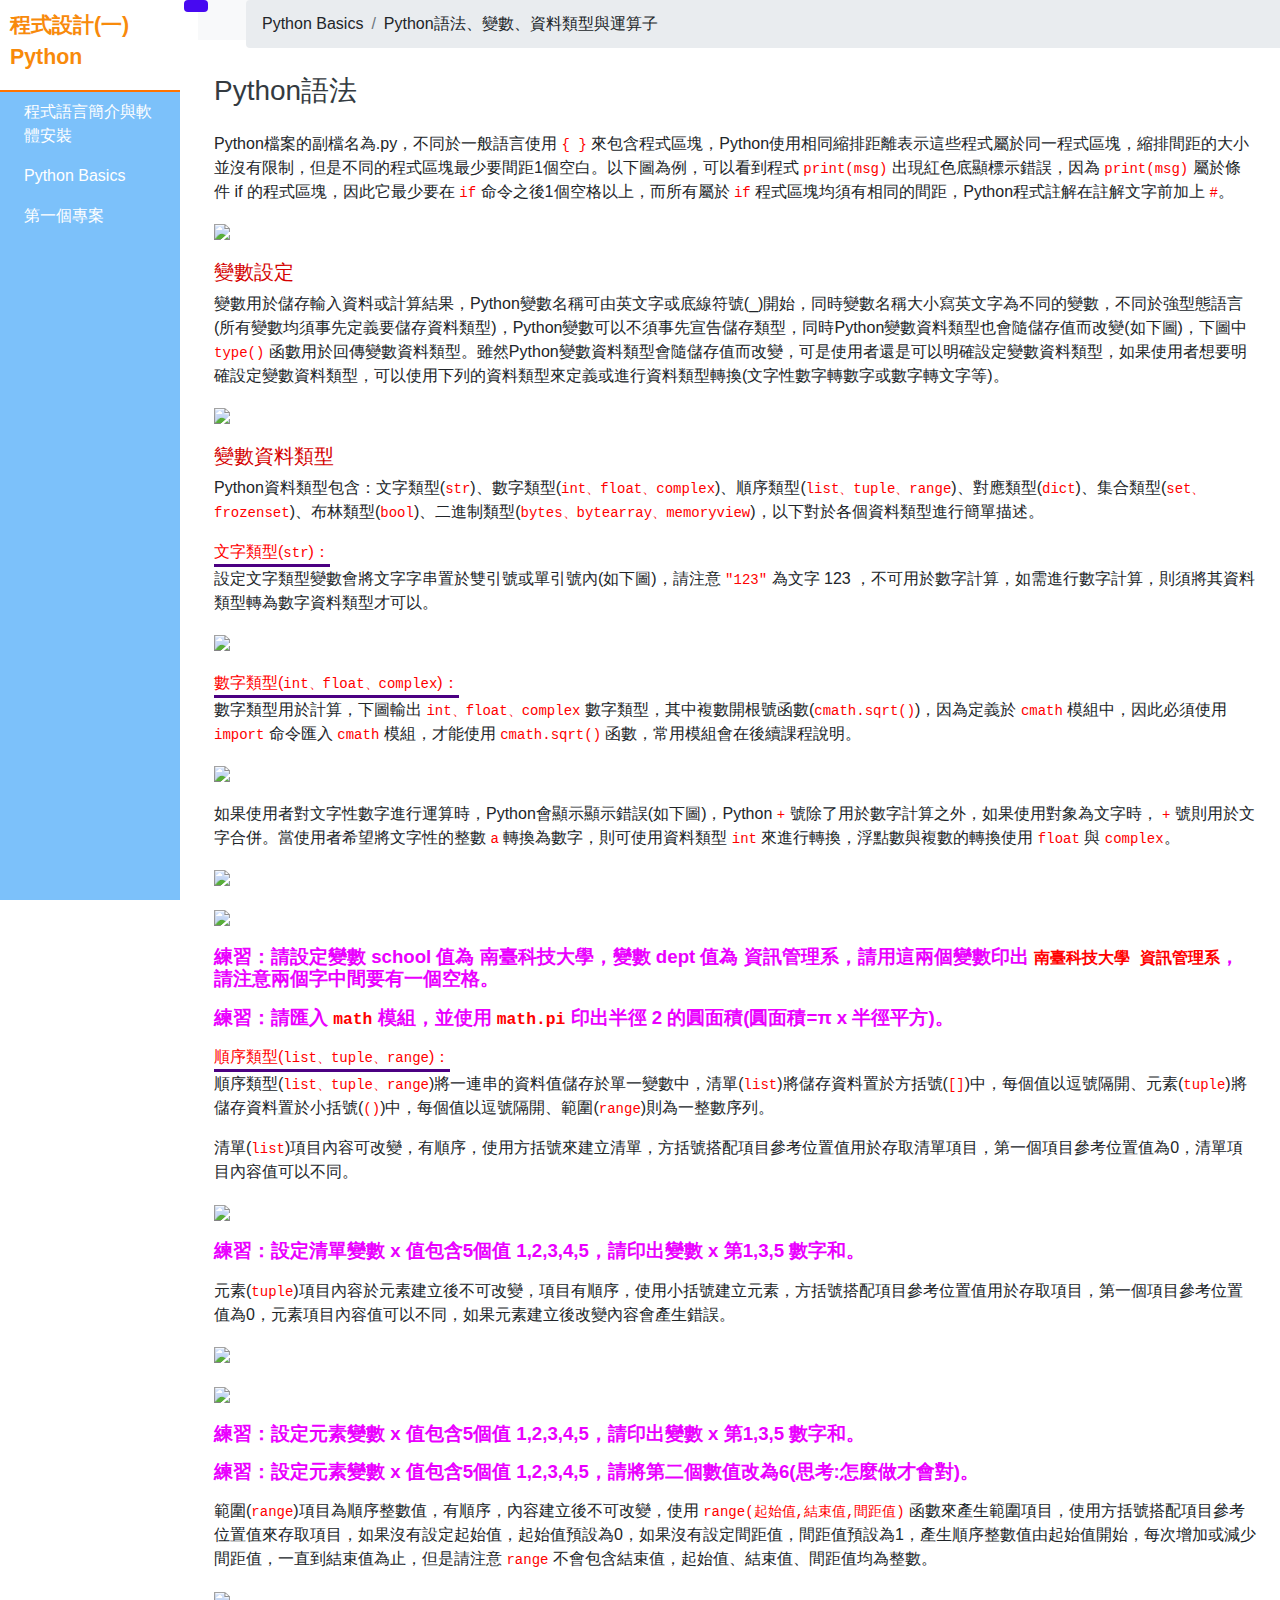
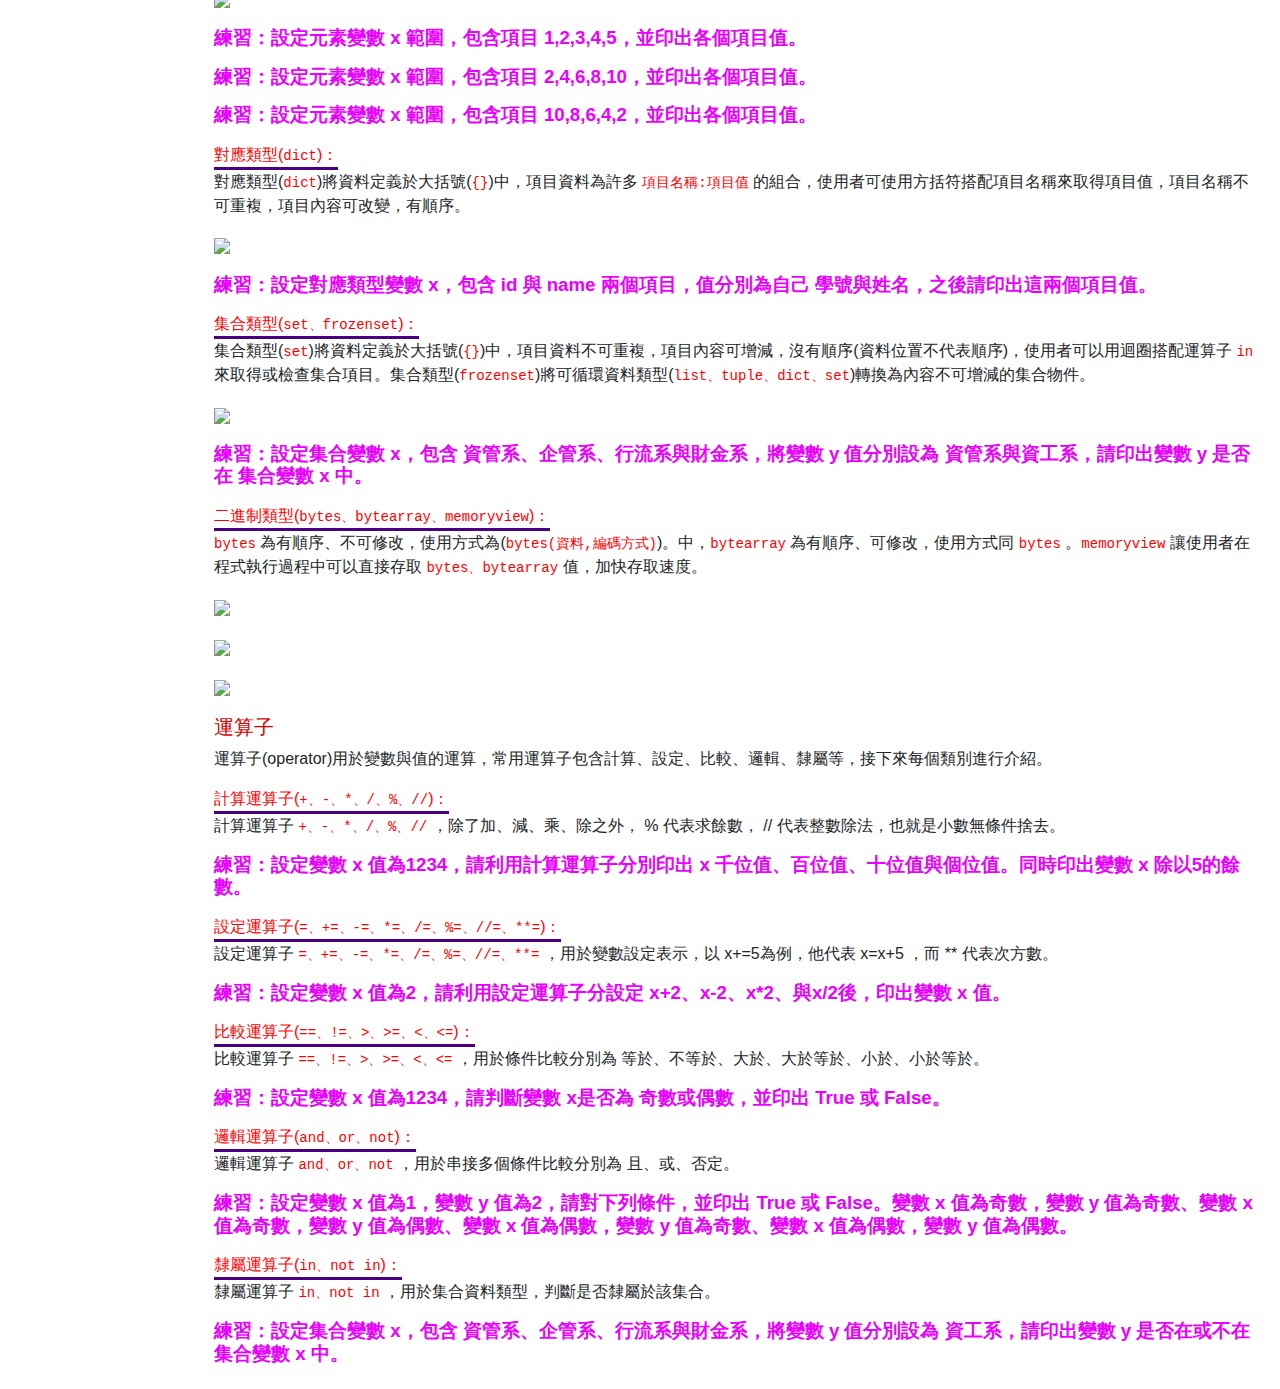
==== basics.html @ 4d3f1aab "Add files via upload" ====
<!DOCTYPE html>
<html>
  <head>
    <meta charset="UTF-8" />
    <meta name="viewport" content="width=device-width, initial-scale=1.0" />
    <title>程式設計(一)</title>
    <link href="../css/bootstrap.min.css" rel="stylesheet"/>
    <link href="../css/all.min.css" rel="stylesheet"/>
    <link rel="stylesheet" href="css/style.css" />
  </head>

  <body>

    <!-- Side-Nav -->
    <div class="side-navbar active-nav d-flex justify-content-between flex-wrap flex-column" id="sidebar">
      <ul class="nav flex-column text-white w-100">
        <li class="nav-item" style="background-color: #fff;padding-left:10px;padding-top:10px;border-bottom: rgb(255, 115, 0) 2px solid;font-size: 16pt;">
          <p style="color:rgb(248, 138, 11);font-weight: 700;">程式設計(一)<br/>Python</p>
        </li>
        <li class="mx-2">
          <span class="menuitem"><a href="index.html" class="nav-link">程式語言簡介與軟體安裝</a></span>
        </li>
        <li class="nav-item">
          <div class="nav-link" href="#topic1" class="nav-item" data-bs-toggle="collapse" aria-expanded="false" aria-controls="topic1">
            <span class="mx-2">Python Basics</span>
            <i class="fas fa-angle-right"></i>
          </div>
          <div class="collapse" id="topic1">
            <ul>
              <li class="menuitem"><a class="nav-link" href="basics.html">Python語法、變數、資料類型與運算子</a></li>
            </ul>
            <ul>
              <li class="menuitem"><a class="nav-link" href="datatypefunctions.html">資料類型操作</a></li>
            </ul>
            <ul>
              <li class="menuitem"><a class="nav-link" href="progio-logics.html">程式輸入輸出、循序、條件與迴圈邏輯</a></li>
            </ul>
            <ul>
              <li class="menuitem"><a class="nav-link" href="#">函數、lambda函數與模組</a></li>
            </ul>
            <ul>
              <li class="menuitem"><a class="nav-link" href="#">物件、類別</a></li>
            </ul>
          </div>
        </li>     
        
        <li href="#" class="nav-link">
          <i class="fas fa-file"></i>
          <span class="mx-2">第一個專案</span>
        </li>
      </ul>
    </div>


    <!-- Main Wrapper -->
    <div class="p-2 my-container active-cont">
      <!-- Breadcrumb -->
      <div class="bg-light px-5" aria-label="breadcrumb" style="height:40px;position:fixed;width:100%;top:0;">
        <a class="btn border-0" id="menu-btn" style="position:fixed"><i class="fas fa-bars"></i></a>
        <ol class="breadcrumb">
          <li class="breadcrumb-item">Python Basics</li>
          <li class="breadcrumb-item">Python語法、變數、資料類型與運算子</li>
        </ol>
      </div>
      <!--End Top Nav -->

      <!-- main page -->
      <div style="margin-top:50px;">
        <h3 class="text-dark p-3">Python語法</h3>
        <div class="px-3">
          <p>Python檔案的副檔名為.py，不同於一般語言使用 <code style="color:#f00">{ }</code> 來包含程式區塊，Python使用相同縮排距離表示這些程式屬於同一程式區塊，縮排間距的大小並沒有限制，但是不同的程式區塊最少要間距1個空白。以下圖為例，可以看到程式 <code style="color:#f00">print(msg)</code> 出現紅色底顯標示錯誤，因為 <code style="color:#f00">print(msg)</code> 屬於條件 if 的程式區塊，因此它最少要在 <code style="color:#f00">if</code> 命令之後1個空格以上，而所有屬於 <code style="color:#f00">if</code> 程式區塊均須有相同的間距，Python程式註解在註解文字前加上 <code style="color:#f00">#</code>。</p>
          <img src="imgs/basics/syntax-1.png" width="80%"><p></p>
        </div>
        
        <div class="px-3">
          <h5>變數設定</h5>
          <p>
            變數用於儲存輸入資料或計算結果，Python變數名稱可由英文字或底線符號(_)開始，同時變數名稱大小寫英文字為不同的變數，不同於強型態語言(所有變數均須事先定義要儲存資料類型)，Python變數可以不須事先宣告儲存類型，同時Python變數資料類型也會隨儲存值而改變(如下圖)，下圖中 <code style="color:#f00">type()</code> 函數用於回傳變數資料類型。雖然Python變數資料類型會隨儲存值而改變，可是使用者還是可以明確設定變數資料類型，如果使用者想要明確設定變數資料類型，可以使用下列的資料類型來定義或進行資料類型轉換(文字性數字轉數字或數字轉文字等)。
          </p>
          <img src="imgs/basics/syntax-2.png" width="80%"><p></p>   
        </div>

        <div class="px-3">
          <h5>變數資料類型</h5>
          <p>Python資料類型包含：文字類型(<code style="color:#f00">str</code>)、數字類型(<code style="color:#f00">int、float、complex</code>)、順序類型(<code style="color:#f00">list、tuple、range</code>)、對應類型(<code style="color:#f00">dict</code>)、集合類型(<code style="color:#f00">set、frozenset</code>)、布林類型(<code style="color:#f00">bool</code>)、二進制類型(<code style="color:#f00">bytes、bytearray、memoryview</code>)，以下對於各個資料類型進行簡單描述。</p>

          <div style="color:#f00;border-bottom: indigo 3px solid;width:fit-content;">文字類型(<code style="color:#f00">str</code>)：</div>
          <p>
            設定文字類型變數會將文字字串置於雙引號或單引號內(如下圖)，請注意 <code style="color:#f00">"123"</code> 為文字 123 ，不可用於數字計算，如需進行數字計算，則須將其資料類型轉為數字資料類型才可以。
          </p>
          <img src="imgs/basics/syntax-3.png" width="80%"><p></p>
          <div style="color:#f00;border-bottom: indigo 3px solid;width:fit-content;">數字類型(<code style="color:#f00">int、float、complex</code>)：</div>
          <p>
            數字類型用於計算，下圖輸出 <code style="color:#f00">int、float、complex</code> 數字類型，其中複數開根號函數(<code style="color:#f00">cmath.sqrt()</code>)，因為定義於 <code style="color:#f00">cmath</code> 模組中，因此必須使用 <code style="color:#f00">import</code> 命令匯入 <code style="color:#f00">cmath</code> 模組，才能使用 <code style="color:#f00">cmath.sqrt()</code> 函數，常用模組會在後續課程說明。
          </p>
          <img src="imgs/basics/syntax-4.png" width="80%"><p></p>
          <p>
            如果使用者對文字性數字進行運算時，Python會顯示顯示錯誤(如下圖)，Python <code style="color:#f00">+</code> 號除了用於數字計算之外，如果使用對象為文字時， <code style="color:#f00">+</code> 號則用於文字合併。當使用者希望將文字性的整數 <code style="color:#f00">a</code> 轉換為數字，則可使用資料類型 <code style="color:#f00">int</code> 來進行轉換，浮點數與複數的轉換使用 <code style="color:#f00">float</code> 與 <code style="color:#f00">complex</code>。
          </p>
          <img src="imgs/basics/syntax-5.png" width="80%"><p></p>
          <img src="imgs/basics/syntax-6.png" width="80%"><p></p>
          <h4 style="color:rgb(234, 0, 255);font-size:14pt;font-weight:bold;">
            練習：請設定變數 school 值為 南臺科技大學，變數 dept 值為 資訊管理系，請用這兩個變數印出 <code style="color:#f00">南臺科技大學 資訊管理系</code>，請注意兩個字中間要有一個空格。
          </h4><p></p>
          <h4 style="color:rgb(234, 0, 255);font-size:14pt;font-weight:bold;">
            練習：請匯入 <code style="color:#f00">math</code> 模組，並使用 <code style="color:#f00">math.pi</code> 印出半徑 2 的圓面積(圓面積=&#960; x 半徑平方)。
          </h4><p></p>
          <div style="color:#f00;border-bottom: indigo 3px solid;width:fit-content;">順序類型(<code style="color:#f00">list、tuple、range</code>)：</div>
          <p>
            順序類型(<code style="color:#f00">list、tuple、range</code>)將一連串的資料值儲存於單一變數中，清單(<code style="color:#f00">list</code>)將儲存資料置於方括號(<code style="color:#f00">[]</code>)中，每個值以逗號隔開、元素(<code style="color:#f00">tuple</code>)將儲存資料置於小括號(<code style="color:#f00">()</code>)中，每個值以逗號隔開、範圍(<code style="color:#f00">range</code>)則為一整數序列。
          </p>
          <p>清單(<code style="color:#f00">list</code>)項目內容可改變，有順序，使用方括號來建立清單，方括號搭配項目參考位置值用於存取清單項目，第一個項目參考位置值為0，清單項目內容值可以不同。</p>
          <img src="imgs/basics/syntax-7.png" width="80%"><p></p>
          <h4 style="color:rgb(234, 0, 255);font-size:14pt;font-weight:bold;">
            練習：設定清單變數 x 值包含5個值 1,2,3,4,5，請印出變數 x 第1,3,5 數字和。
          </h4><p></p>
          <p>
            元素(<code style="color:#f00">tuple</code>)項目內容於元素建立後不可改變，項目有順序，使用小括號建立元素，方括號搭配項目參考位置值用於存取項目，第一個項目參考位置值為0，元素項目內容值可以不同，如果元素建立後改變內容會產生錯誤。
          </p>
          <img src="imgs/basics/syntax-8.png" width="80%"><p></p>
          <img src="imgs/basics/syntax-9.png" width="80%"><p></p>
          <h4 style="color:rgb(234, 0, 255);font-size:14pt;font-weight:bold;">
            練習：設定元素變數 x 值包含5個值 1,2,3,4,5，請印出變數 x 第1,3,5 數字和。
          </h4><p></p>
          <h4 style="color:rgb(234, 0, 255);font-size:14pt;font-weight:bold;">
            練習：設定元素變數 x 值包含5個值 1,2,3,4,5，請將第二個數值改為6(思考:怎麼做才會對)。
          </h4><p></p>
          <p>
            範圍(<code style="color:#f00">range</code>)項目為順序整數值，有順序，內容建立後不可改變，使用 <code style="color:#f00">range(起始值,結束值,間距值)</code> 函數來產生範圍項目，使用方括號搭配項目參考位置值來存取項目，如果沒有設定起始值，起始值預設為0，如果沒有設定間距值，間距值預設為1，產生順序整數值由起始值開始，每次增加或減少間距值，一直到結束值為止，但是請注意 <code style="color:#f00">range</code> 不會包含結束值，起始值、結束值、間距值均為整數。
          </p>
          <img src="imgs/basics/syntax-10.png" width="80%"><p></p>
          <h4 style="color:rgb(234, 0, 255);font-size:14pt;font-weight:bold;">
            練習：設定元素變數 x 範圍，包含項目 1,2,3,4,5，並印出各個項目值。
          </h4><p></p>
          <h4 style="color:rgb(234, 0, 255);font-size:14pt;font-weight:bold;">
            練習：設定元素變數 x 範圍，包含項目 2,4,6,8,10，並印出各個項目值。
          </h4><p></p>
          <h4 style="color:rgb(234, 0, 255);font-size:14pt;font-weight:bold;">
            練習：設定元素變數 x 範圍，包含項目 10,8,6,4,2，並印出各個項目值。
          </h4><p></p>
          <div style="color:#f00;border-bottom: indigo 3px solid;width:fit-content;">對應類型(<code style="color:#f00">dict</code>)：</div>
          <p>
            對應類型(<code style="color:#f00">dict</code>)將資料定義於大括號(<code style="color:#f00">{}</code>)中，項目資料為許多 <code style="color:#f00">項目名稱:項目值</code> 的組合，使用者可使用方括符搭配項目名稱來取得項目值，項目名稱不可重複，項目內容可改變，有順序。
          </p>
          <img src="imgs/basics/syntax-11.png" width="80%"><p></p>
          <h4 style="color:rgb(234, 0, 255);font-size:14pt;font-weight:bold;">
            練習：設定對應類型變數 x，包含 id 與 name 兩個項目，值分別為自己 學號與姓名，之後請印出這兩個項目值。
          </h4><p></p>
          <div style="color:#f00;border-bottom: indigo 3px solid;width:fit-content;">集合類型(<code style="color:#f00">set、frozenset</code>)：</div>
          <p>
            集合類型(<code style="color:#f00">set</code>)將資料定義於大括號(<code style="color:#f00">{}</code>)中，項目資料不可重複，項目內容可增減，沒有順序(資料位置不代表順序)，使用者可以用迴圈搭配運算子 <code style="color:#f00">in</code> 來取得或檢查集合項目。集合類型(<code style="color:#f00">frozenset</code>)將可循環資料類型(<code style="color:#f00">list、tuple、dict、set</code>)轉換為內容不可增減的集合物件。
          </p>
          <img src="imgs/basics/syntax-12.png" width="80%"><p></p>
          <h4 style="color:rgb(234, 0, 255);font-size:14pt;font-weight:bold;">
            練習：設定集合變數 x，包含 資管系、企管系、行流系與財金系，將變數 y 值分別設為 資管系與資工系，請印出變數 y 是否在 集合變數 x 中。
          </h4><p></p>
          <div style="color:#f00;border-bottom: indigo 3px solid;width:fit-content;">二進制類型(<code style="color:#f00">bytes、bytearray、memoryview</code>)：</div>
          <p>
            <code style="color:#f00">bytes</code> 為有順序、不可修改，使用方式為(<code style="color:#f00">bytes(資料,編碼方式)</code>)。中，<code style="color:#f00">bytearray</code> 為有順序、可修改，使用方式同 <code style="color:#f00">bytes</code> 。<code style="color:#f00">memoryview</code> 讓使用者在程式執行過程中可以直接存取 <code style="color:#f00">bytes、bytearray</code> 值，加快存取速度。
          </p>
          <img src="imgs/basics/syntax-13.png" width="80%"><p></p>
          <img src="imgs/basics/syntax-14.png" width="80%"><p></p>
          <img src="imgs/basics/syntax-15.png" width="80%"><p></p>     
        </div>

        <div class="px-3">
          <h5>運算子</h5>
          <p>
            運算子(operator)用於變數與值的運算，常用運算子包含計算、設定、比較、邏輯、隸屬等，接下來每個類別進行介紹。
          </p>  
        </div>
        <div class="px-3">
          <div style="color:#f00;border-bottom: indigo 3px solid;width:fit-content;">計算運算子(<code style="color:#f00">+、-、*、/、%、//</code>)：</div>
          <p>
            計算運算子 <code style="color:#f00">+、-、*、/、%、//</code> ，除了加、減、乘、除之外， % 代表求餘數， // 代表整數除法，也就是小數無條件捨去。
          </p>
          <h4 style="color:rgb(234, 0, 255);font-size:14pt;font-weight:bold;">
            練習：設定變數 x 值為1234，請利用計算運算子分別印出 x 千位值、百位值、十位值與個位值。同時印出變數 x 除以5的餘數。
          </h4><p></p>  

          <div style="color:#f00;border-bottom: indigo 3px solid;width:fit-content;">設定運算子(<code style="color:#f00">=、+=、-=、*=、/=、%=、//=、**=</code>)：</div>
          <p>
            設定運算子 <code style="color:#f00">=、+=、-=、*=、/=、%=、//=、**=</code> ，用於變數設定表示，以 x+=5為例，他代表 x=x+5 ，而 ** 代表次方數。
          </p>
          <h4 style="color:rgb(234, 0, 255);font-size:14pt;font-weight:bold;">
            練習：設定變數 x 值為2，請利用設定運算子分設定 x+2、x-2、x*2、與x/2後，印出變數 x 值。
          </h4><p></p> 

          <div style="color:#f00;border-bottom: indigo 3px solid;width:fit-content;">比較運算子(<code style="color:#f00">==、!=、&gt;、&gt;=、&lt;、&lt;=</code>)：</div>
          <p>
            比較運算子 <code style="color:#f00">==、!=、&gt;、&gt;=、&lt;、&lt;=</code> ，用於條件比較分別為 等於、不等於、大於、大於等於、小於、小於等於。
          </p>
          <h4 style="color:rgb(234, 0, 255);font-size:14pt;font-weight:bold;">
            練習：設定變數 x 值為1234，請判斷變數 x是否為 奇數或偶數，並印出 True 或 False。
          </h4><p></p>  

          <div style="color:#f00;border-bottom: indigo 3px solid;width:fit-content;">邏輯運算子(<code style="color:#f00">and、or、not</code>)：</div>
          <p>
            邏輯運算子 <code style="color:#f00">and、or、not</code> ，用於串接多個條件比較分別為 且、或、否定。
          </p>
          <h4 style="color:rgb(234, 0, 255);font-size:14pt;font-weight:bold;">
            練習：設定變數 x 值為1，變數 y 值為2，請對下列條件，並印出 True 或 False。變數 x 值為奇數，變數 y 值為奇數、變數 x 值為奇數，變數 y 值為偶數、變數 x 值為偶數，變數 y 值為奇數、變數 x 值為偶數，變數 y 值為偶數。
          </h4><p></p> 

          <div style="color:#f00;border-bottom: indigo 3px solid;width:fit-content;">隸屬運算子(<code style="color:#f00">in、not in</code>)：</div>
          <p>
            隸屬運算子 <code style="color:#f00">in、not in</code> ，用於集合資料類型，判斷是否隸屬於該集合。
          </p>
          <h4 style="color:rgb(234, 0, 255);font-size:14pt;font-weight:bold;">
            練習：設定集合變數 x，包含 資管系、企管系、行流系與財金系，將變數 y 值分別設為 資工系，請印出變數 y 是否在或不在 集合變數 x 中。
          </h4><p></p>

        </div>

      </div>
    </div>

    <!-- bootstrap js -->
    <script src="../js/popper.min.js"></script>
    <script src="../js/bootstrap.bundle.min.js"></script>  
    
    <!-- custom js -->
    <script>
      var menu_btn = document.querySelector("#menu-btn");
      var sidebar = document.querySelector("#sidebar");
      var container = document.querySelector(".my-container");
      menu_btn.addEventListener("click", () => {
        sidebar.classList.toggle("active-nav");
        container.classList.toggle("active-cont");
      });
    </script>
  </body>
</html>
---- css/style.css ----
* {
  margin: 0;
  padding: 0;
  box-sizing: border-box;
}

body {
  min-height: 100vh;
  background-color: #fff;
}



.nav-link {
  color:#fff;
  font-size: 12pt;
}
.side-navbar {
  width: 180px;
  height: 100%;
  position: fixed;
  margin-left: -300px;
  background-color: #7cc1fa;
  transition: 0.5s;
}

.nav-link:active,
.nav-link:focus,
.nav-link:hover {
  background-color: #ffffff26;
  color:rgb(56, 49, 59);
  cursor:pointer;
}

.my-container {
  transition: 0.4s;
}

.active-nav {
  margin-left: 0;
}

/* for main section */
.active-cont {
  margin-left: 190px;
}

#menu-btn {
  background-color: #4709f1;
  color: #fff;
  margin-left: -62px;
}

.my-container input {
  border-radius: 2rem;
  padding: 2px 20px;
}
.submenu {
  padding-left: 15px;
  color:#fff;
  font-size: 10pt;
}
.menuitem  {
  color: rgb(255, 255, 255);
  font-size: 12pt;
  text-decoration: none;
  display: block;
}
.menuitem:hover {
  color:rgb(51, 51, 51);
}

pre code {
  color:green;
  display: block;
  background: none;
  white-space: pre;
  max-width: 80%;
  padding: 0;
  margin-top:-20px;
}
h5{
  color:rgb(212, 0, 0);
  font-weight: 500;
}
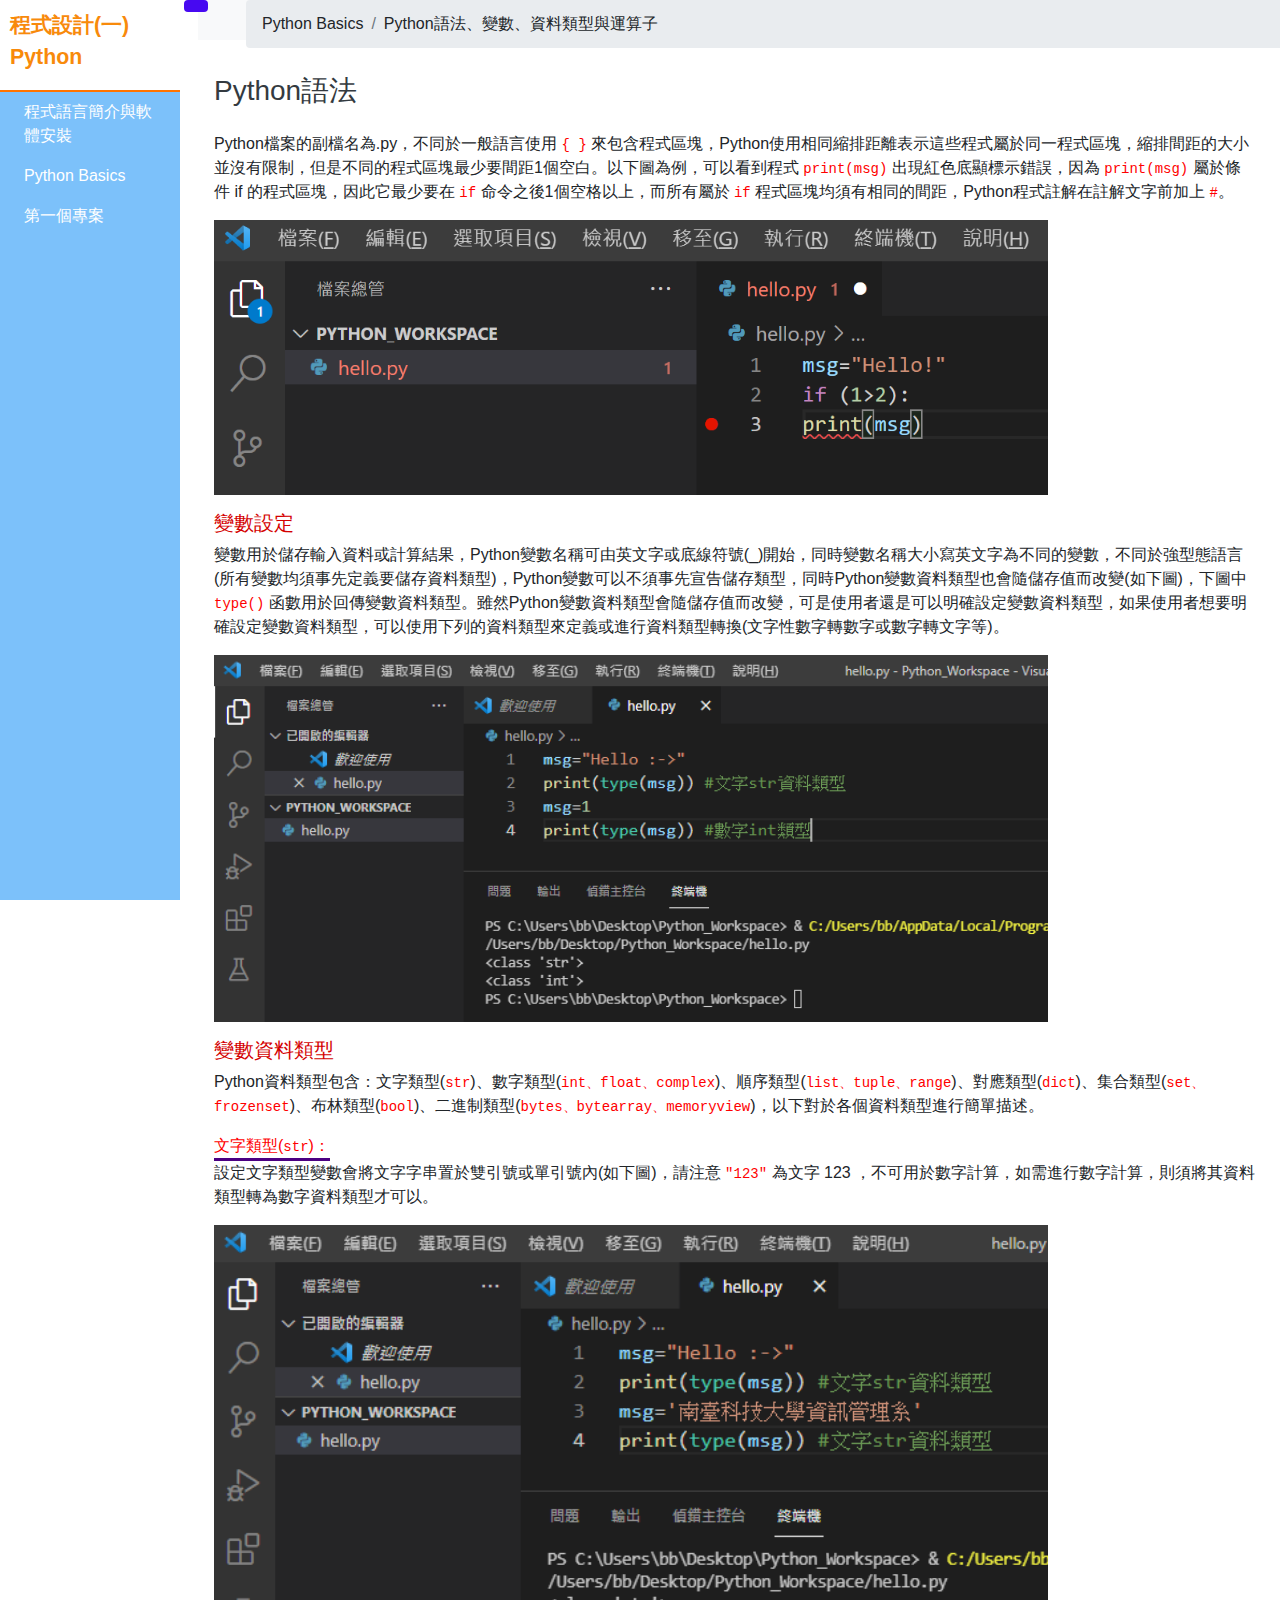
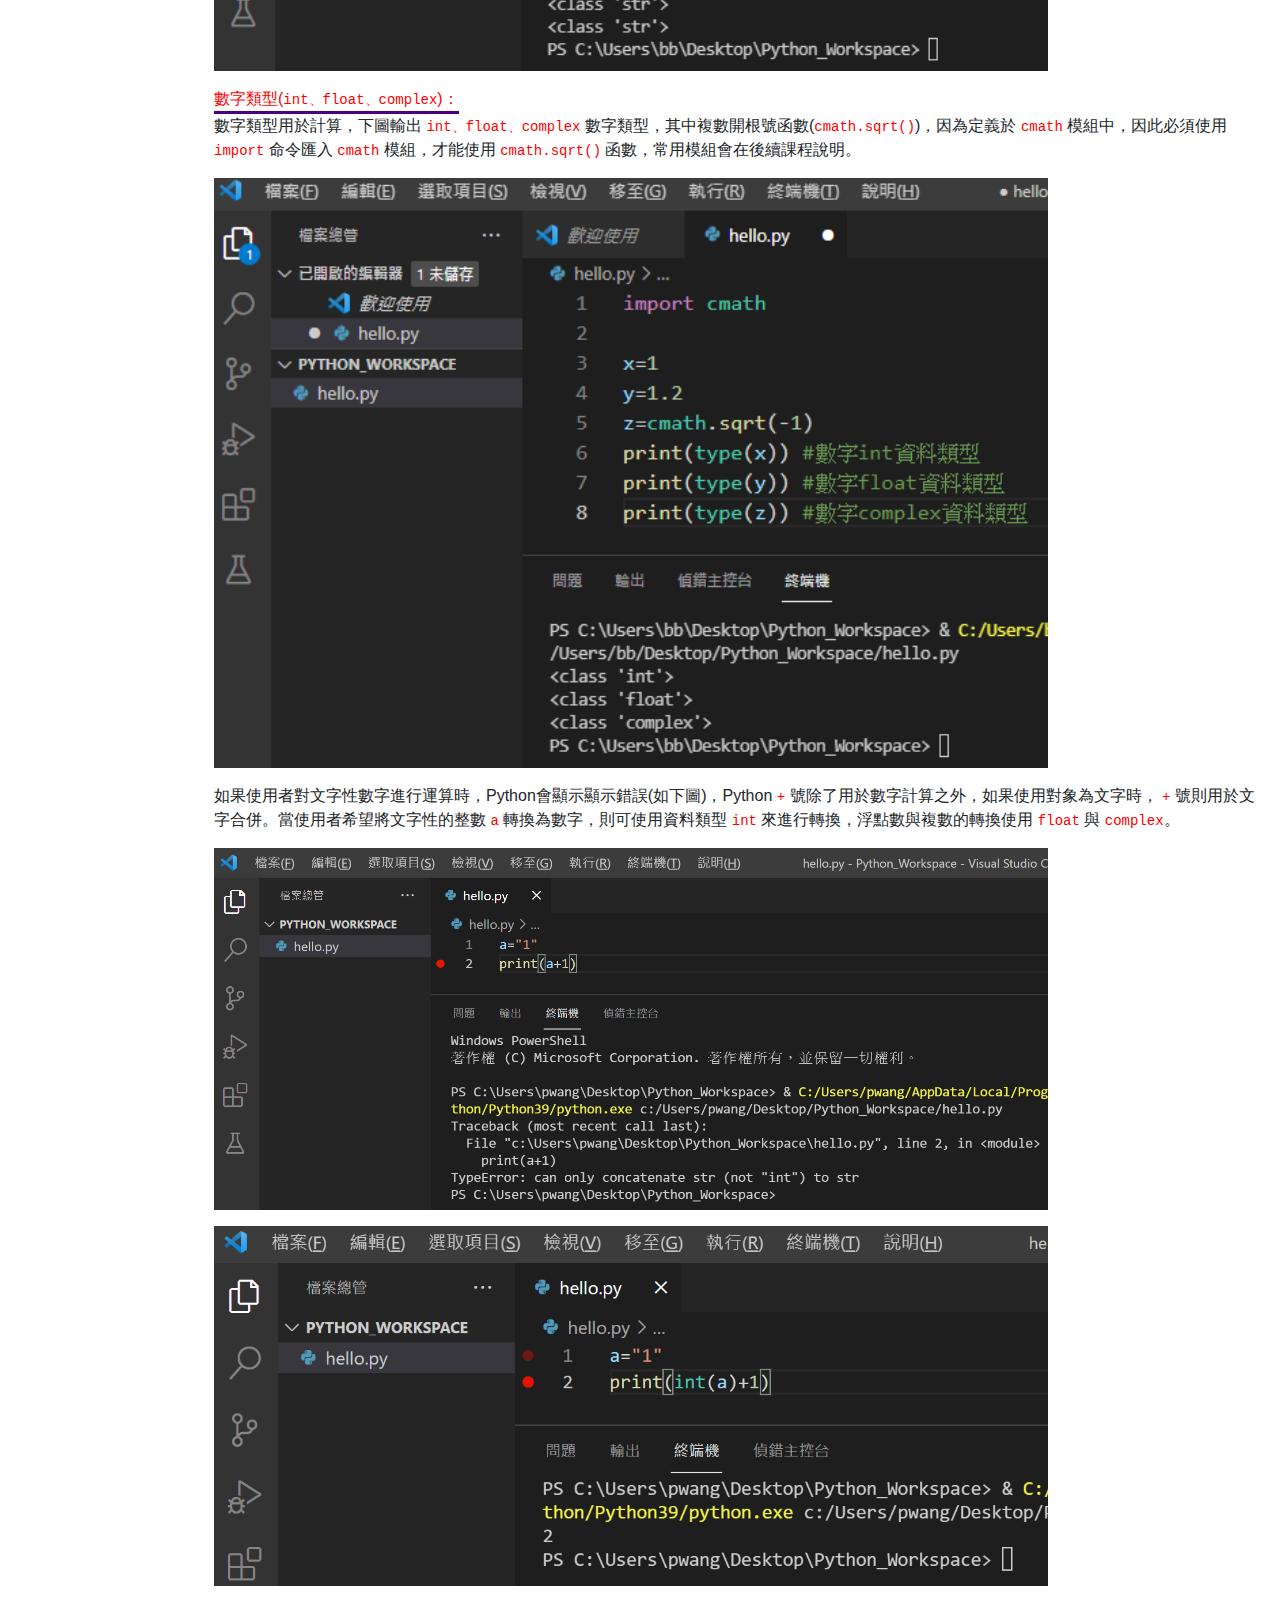
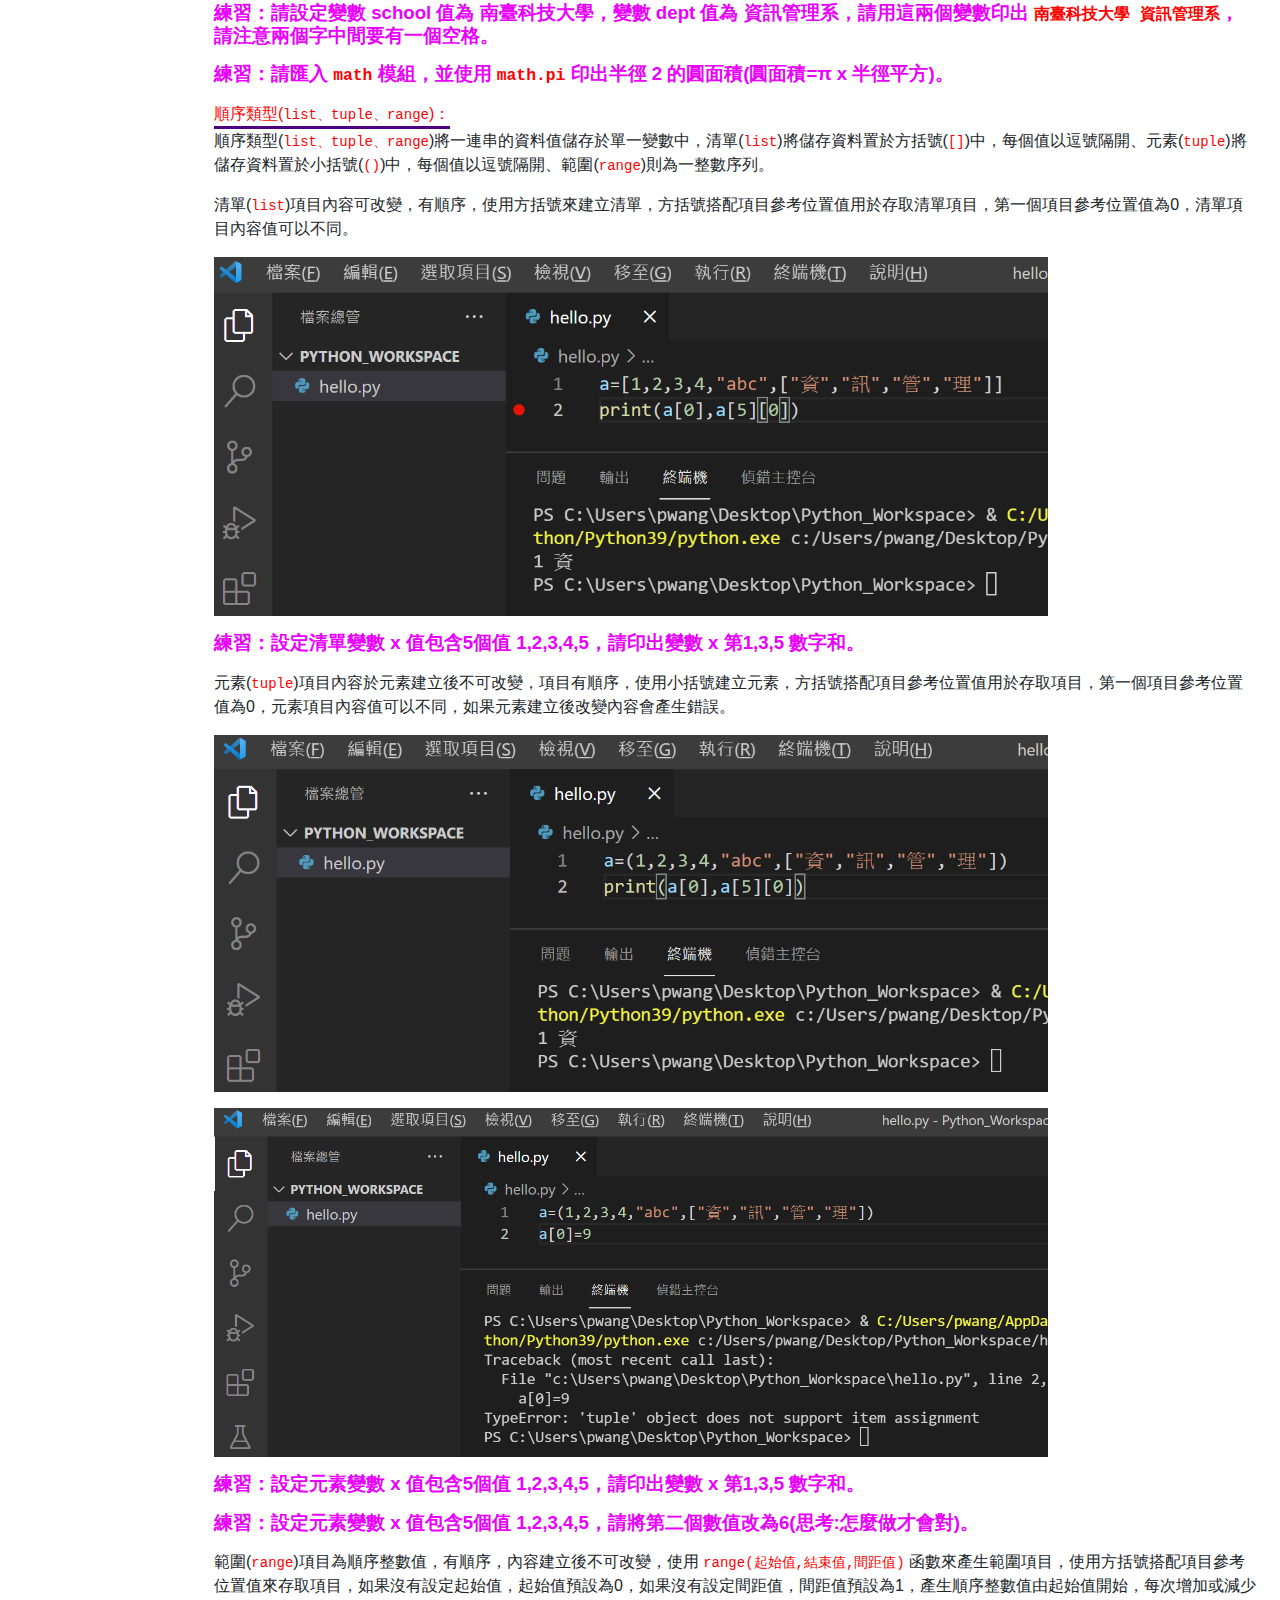
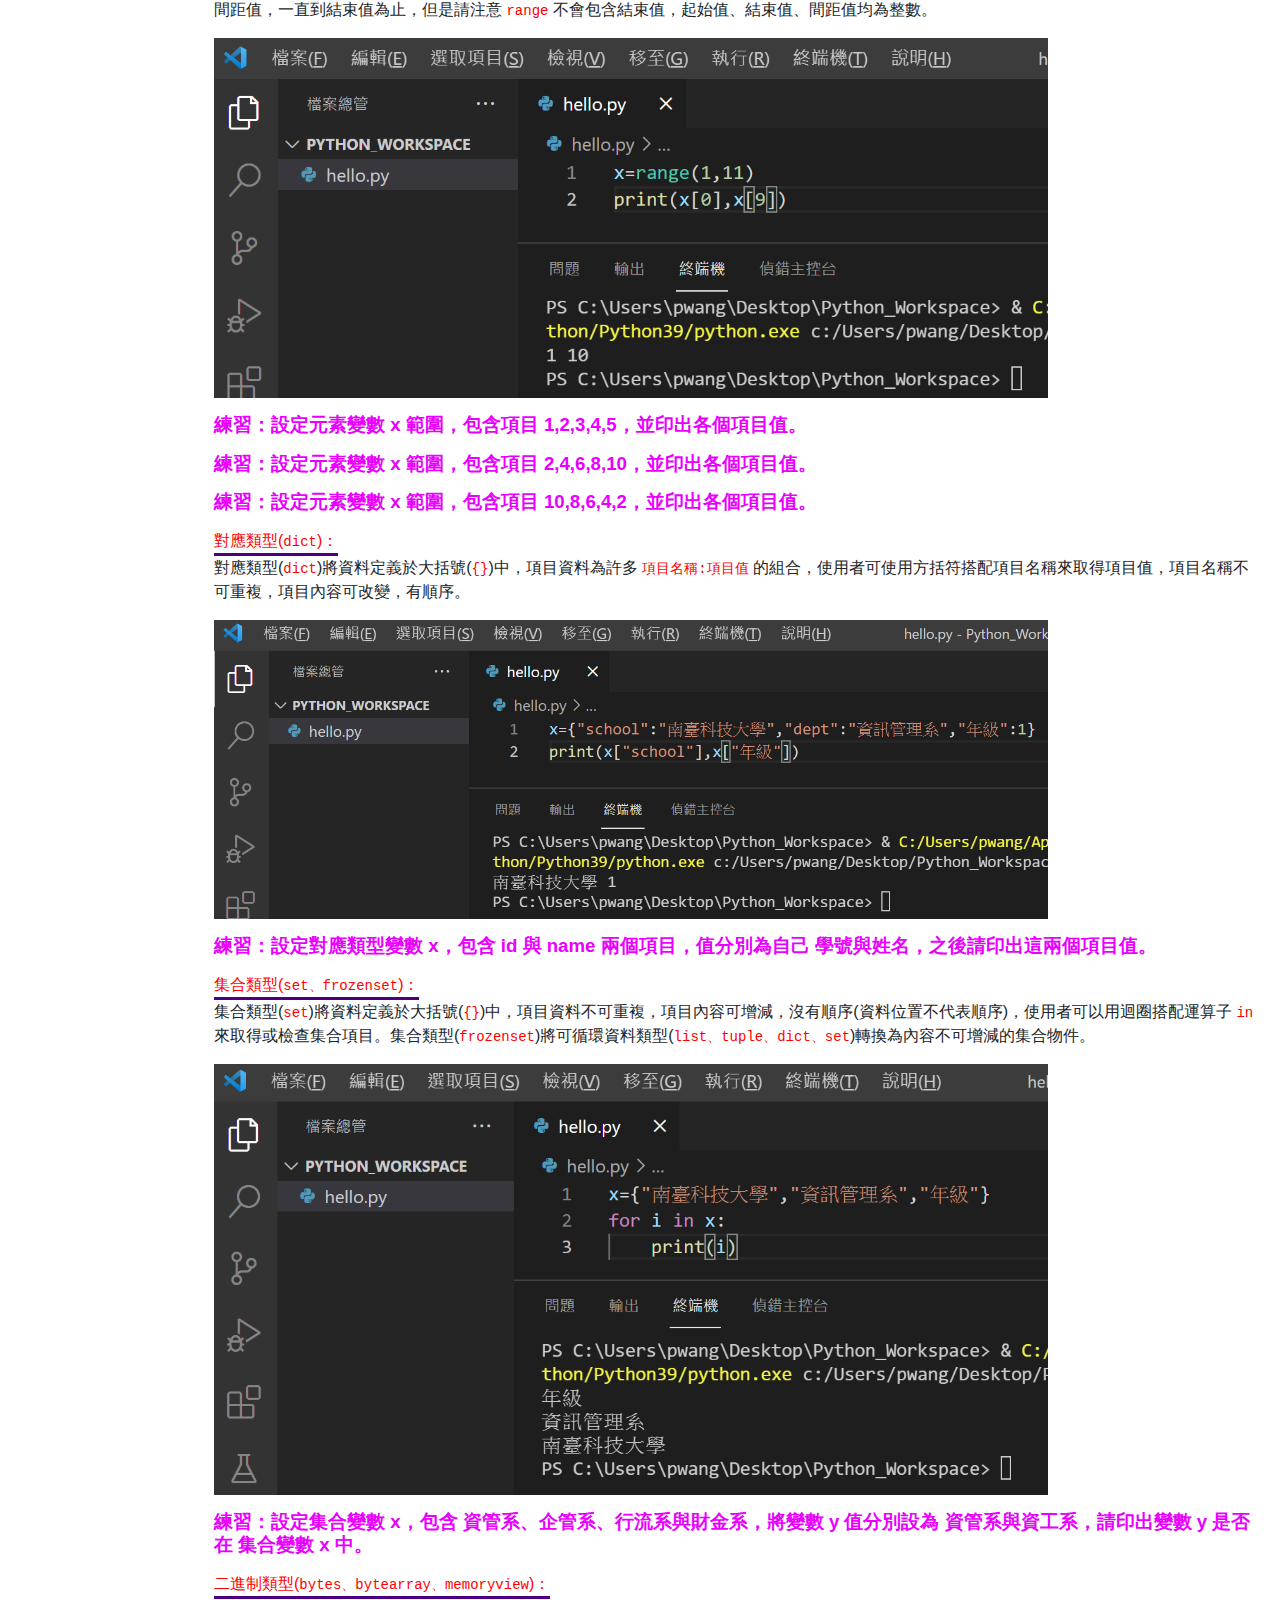
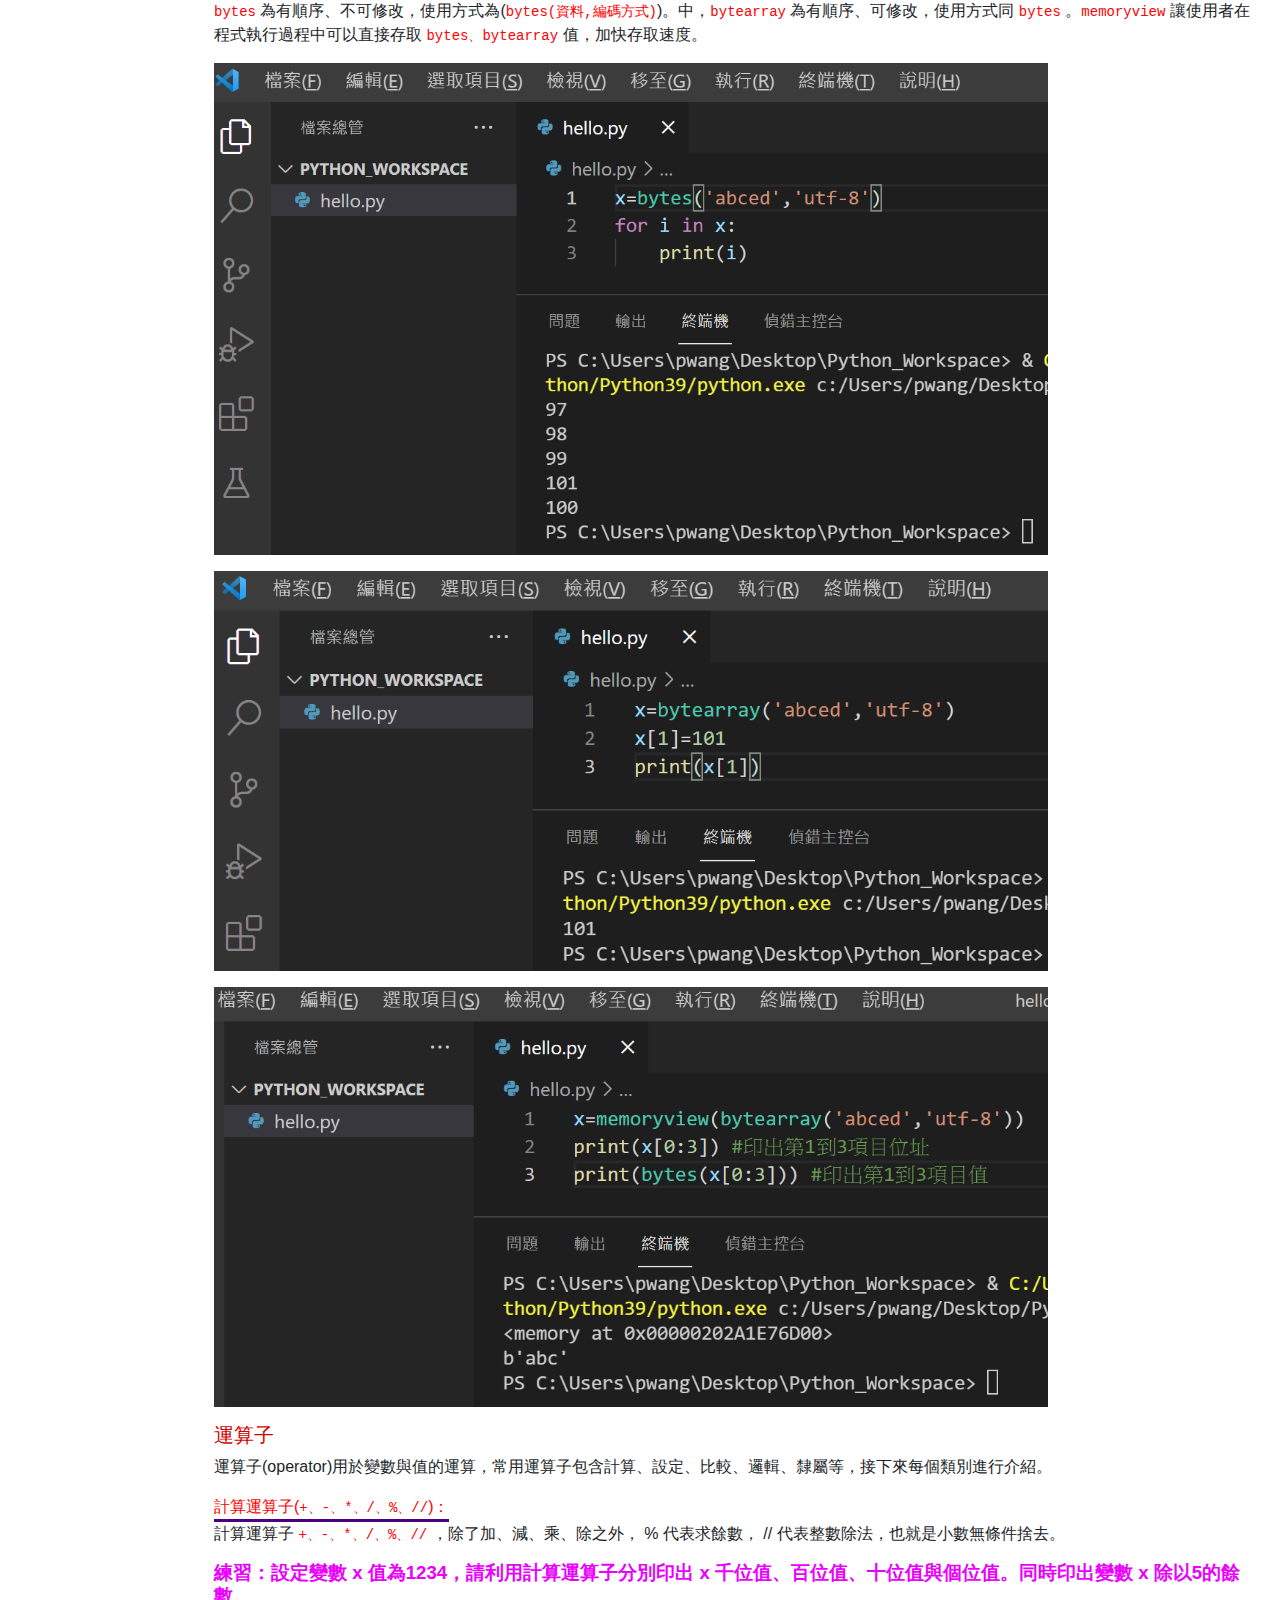
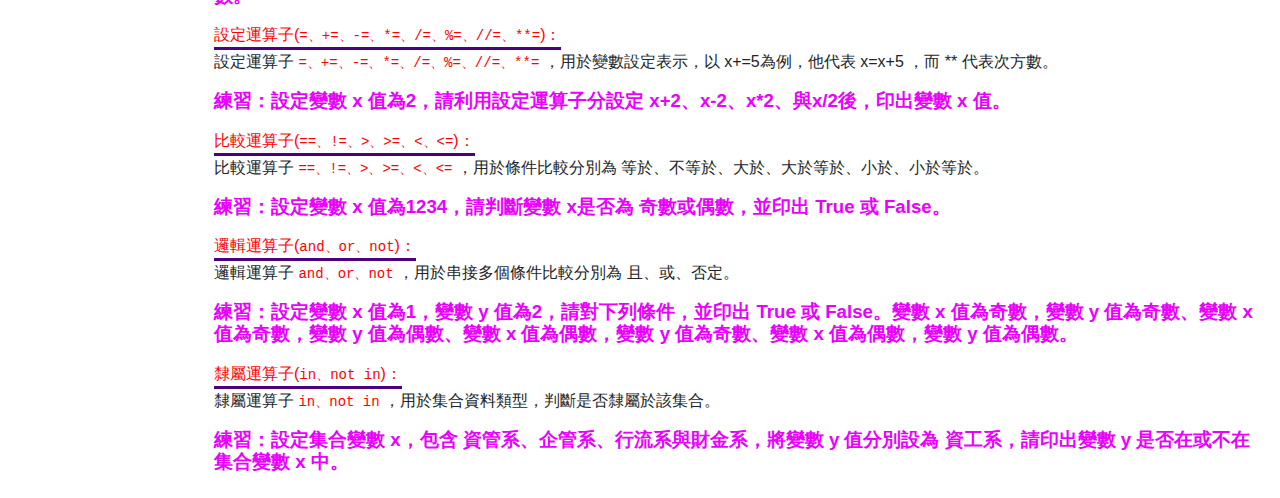
==== commit cb282712: "Add files via upload" ====
--- a/basics.html
+++ b/basics.html
@@ -4,8 +4,8 @@
     <meta charset="UTF-8" />
     <meta name="viewport" content="width=device-width, initial-scale=1.0" />
     <title>程式設計(一)</title>
-    <link href="../css/bootstrap.min.css" rel="stylesheet"/>
-    <link href="../css/all.min.css" rel="stylesheet"/>
+    <link href="css/bootstrap.min.css" rel="stylesheet"/>
+    <link href="css/all.min.css" rel="stylesheet"/>
     <link rel="stylesheet" href="css/style.css" />
   </head>
 
@@ -216,8 +216,8 @@
     </div>
 
     <!-- bootstrap js -->
-    <script src="../js/popper.min.js"></script>
-    <script src="../js/bootstrap.bundle.min.js"></script>  
+    <script src="js/popper.min.js"></script>
+    <script src="js/bootstrap.bundle.min.js"></script>  
     
     <!-- custom js -->
     <script>
